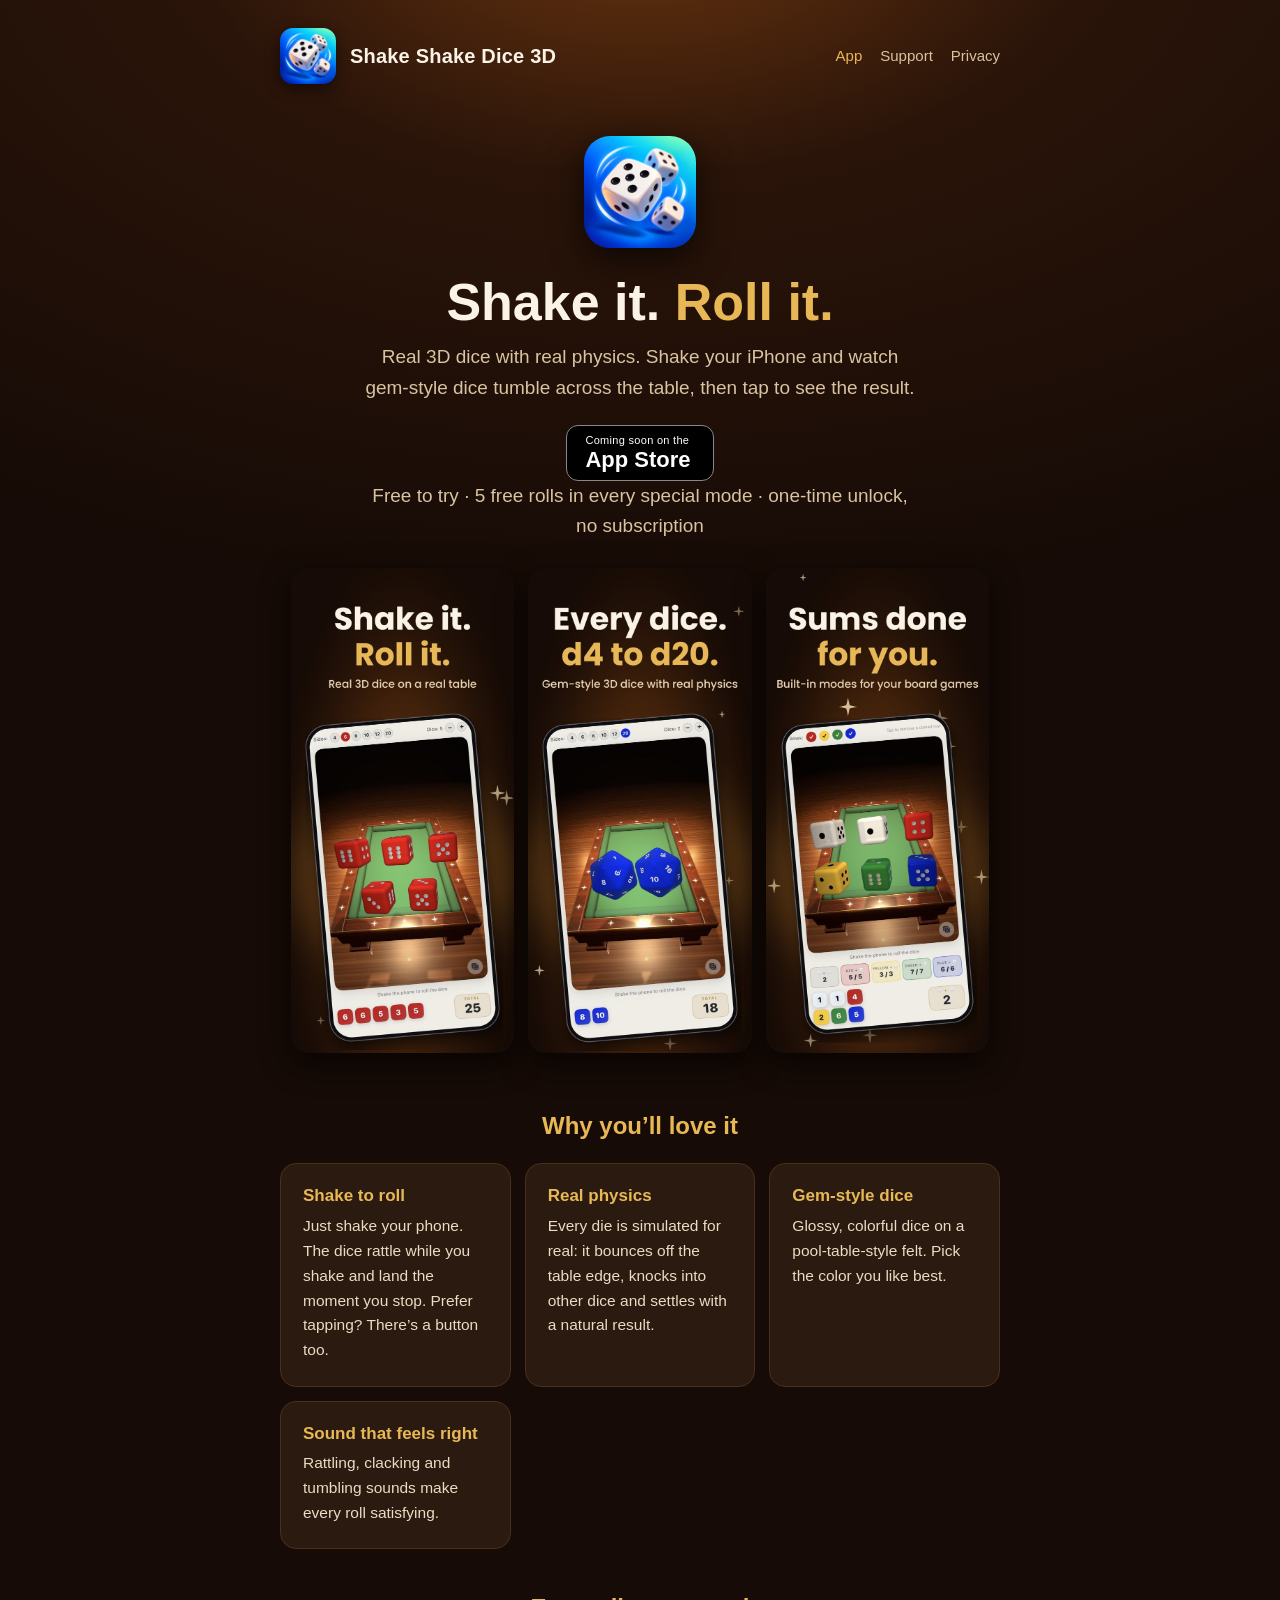
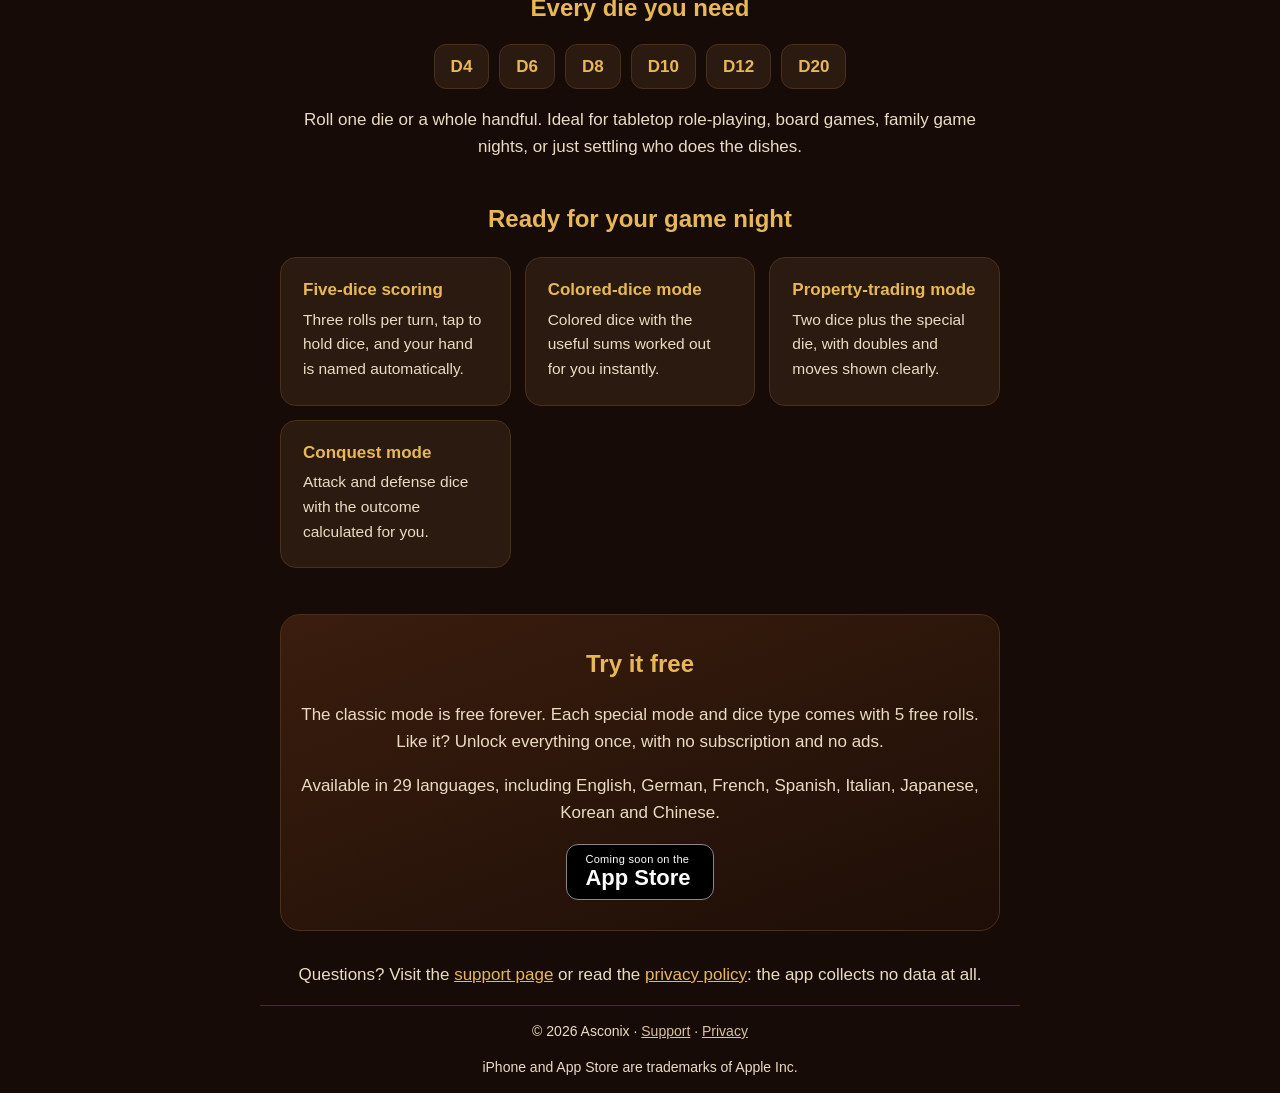
==== marketing.html @ db2e6736 "(feat) Added marketing page" ====
<!doctype html>
<html lang="en">
<head>
<meta charset="utf-8">
<meta name="viewport" content="width=device-width,initial-scale=1">
<title>Shake Shake Dice 3D – Roll real 3D dice on your iPhone</title>
<meta name="description" content="Shake your iPhone and watch gem-style 3D dice tumble across the table. Six dice types, realistic physics and sound, and ready-made modes for your favorite dice games. Free to try.">
<meta property="og:title" content="Shake Shake Dice 3D">
<meta property="og:description" content="Shake it. Roll it. Real 3D dice with real physics on your iPhone.">
<meta property="og:image" content="screen1.jpg">
<link rel="icon" href="icon.png">
<link rel="apple-touch-icon" href="apple-touch-icon.png">
<link rel="stylesheet" href="style.css">
</head>
<body>
<header class="site"><div class="wrap">
  <img src="icon.png" alt="Shake Shake Dice app icon" width="56" height="56">
  <b>Shake Shake Dice 3D</b>
  <nav><a href="marketing.html" aria-current="page">App</a><a href="index.html">Support</a><a href="privacy.html">Privacy</a></nav>
</div></header>

<main class="wrap">
  <section class="hero big">
    <img class="icon" src="icon.png" alt="Shake Shake Dice 3D icon" width="112" height="112">
    <h1>Shake it. <span>Roll it.</span></h1>
    <p>Real 3D dice with real physics. Shake your iPhone and watch gem-style dice tumble across the table, then tap to see the result.</p>
    <a class="badge" href="#" aria-disabled="true"><small>Coming soon on the</small><b>App Store</b></a>
    <p class="cta-note">Free to try · 5 free rolls in every special mode · one-time unlock, no subscription</p>
    <div class="shots large">
      <img src="screen1.jpg" alt="Five red dice on a green felt table" loading="lazy">
      <img src="screen2.jpg" alt="Two blue twenty-sided dice" loading="lazy">
      <img src="screen3.jpg" alt="Colored dice with the sums worked out" loading="lazy">
    </div>
  </section>

  <h2 class="center">Why you’ll love it</h2>
  <div class="grid">
    <div class="card"><h3>Shake to roll</h3><p>Just shake your phone. The dice rattle while you shake and land the moment you stop. Prefer tapping? There’s a button too.</p></div>
    <div class="card"><h3>Real physics</h3><p>Every die is simulated for real: it bounces off the table edge, knocks into other dice and settles with a natural result.</p></div>
    <div class="card"><h3>Gem-style dice</h3><p>Glossy, colorful dice on a pool-table-style felt. Pick the color you like best.</p></div>
    <div class="card"><h3>Sound that feels right</h3><p>Rattling, clacking and tumbling sounds make every roll satisfying.</p></div>
  </div>

  <h2 class="center">Every die you need</h2>
  <div class="dice"><span>D4</span><span>D6</span><span>D8</span><span>D10</span><span>D12</span><span>D20</span></div>
  <p class="center">Roll one die or a whole handful. Ideal for tabletop role-playing, board games, family game nights, or just settling who does the dishes.</p>

  <h2 class="center">Ready for your game night</h2>
  <div class="grid">
    <div class="card"><h3>Five-dice scoring</h3><p>Three rolls per turn, tap to hold dice, and your hand is named automatically.</p></div>
    <div class="card"><h3>Colored-dice mode</h3><p>Colored dice with the useful sums worked out for you instantly.</p></div>
    <div class="card"><h3>Property-trading mode</h3><p>Two dice plus the special die, with doubles and moves shown clearly.</p></div>
    <div class="card"><h3>Conquest mode</h3><p>Attack and defense dice with the outcome calculated for you.</p></div>
  </div>

  <div class="band">
    <h2>Try it free</h2>
    <p>The classic mode is free forever. Each special mode and dice type comes with 5 free rolls. Like it? Unlock everything once, with no subscription and no ads.</p>
    <p>Available in 29 languages, including English, German, French, Spanish, Italian, Japanese, Korean and Chinese.</p>
    <a class="badge" href="#" aria-disabled="true"><small>Coming soon on the</small><b>App Store</b></a>
  </div>

  <p class="center" style="margin-top:30px">Questions? Visit the <a href="index.html">support page</a> or read the <a href="privacy.html">privacy policy</a>: the app collects no data at all.</p>
</main>

<footer class="wrap">
  <p>© 2026 Asconix · <a href="index.html">Support</a> · <a href="privacy.html">Privacy</a></p>
  <p>iPhone and App Store are trademarks of Apple Inc.</p>
</footer>
</body>
</html>
---- style.css ----
:root{--bg:#160b06;--bg2:#2a1409;--card:#2a1a10;--ink:#faf3e6;--muted:#d9c3a0;--gold:#e8b856;--line:#4a2f1c}
*{box-sizing:border-box}
html{-webkit-text-size-adjust:100%}
body{margin:0;font:17px/1.6 -apple-system,BlinkMacSystemFont,"Segoe UI",Roboto,Helvetica,Arial,sans-serif;color:var(--ink);background:radial-gradient(1200px 700px at 50% -10%,#6b3510 0%,var(--bg2) 38%,var(--bg) 100%) fixed,var(--bg)}
a{color:var(--gold)}
.wrap{max-width:760px;margin:0 auto;padding:0 20px}
header.site{padding:28px 0 8px}
header.site .wrap{display:flex;align-items:center;gap:14px}
header.site img{width:56px;height:56px;border-radius:13px;box-shadow:0 4px 14px #0008}
header.site b{font-size:20px;letter-spacing:.2px}
nav{margin-left:auto;display:flex;gap:18px;font-size:15px}
nav a{text-decoration:none;color:var(--muted)}
nav a:hover,nav a[aria-current]{color:var(--gold)}
.hero{padding:34px 0 10px;text-align:center}
.hero h1{font-size:clamp(34px,7vw,52px);line-height:1.08;margin:0 0 12px}
.hero h1 span{color:var(--gold)}
.hero p{color:var(--muted);max-width:560px;margin:0 auto 22px;font-size:19px}
.shots{display:flex;gap:14px;justify-content:center;margin:26px 0 8px}
.shots img{width:31%;max-width:210px;height:auto;border-radius:18px;box-shadow:0 10px 30px #000a}
h2{font-size:24px;margin:40px 0 8px;color:var(--gold)}
h3{font-size:18px;margin:26px 0 4px}
p,li{color:#eadcc3}
ul{padding-left:22px}
.card{background:var(--card);border:1px solid var(--line);border-radius:16px;padding:18px 22px;margin:18px 0}
.card p{margin:.3em 0}
details{background:var(--card);border:1px solid var(--line);border-radius:14px;padding:12px 18px;margin:10px 0}
summary{cursor:pointer;font-weight:600;color:var(--ink)}
details p{margin:.6em 0 .2em}
.btn{display:inline-block;background:var(--gold);color:#2b1704;font-weight:700;text-decoration:none;padding:12px 22px;border-radius:999px}
footer{margin:56px 0 40px;padding-top:20px;border-top:1px solid var(--line);font-size:14px;color:var(--muted);text-align:center}
footer a{color:var(--muted)}
/* marketing page */
.hero.big{padding:44px 0 6px}
.hero .icon{width:112px;height:112px;border-radius:26px;box-shadow:0 10px 34px #000a;margin-bottom:18px}
.badge{display:inline-block;background:#000;color:#fff;text-decoration:none;border:1px solid #888;border-radius:12px;padding:8px 22px 8px 18px;line-height:1.15;text-align:left}
.badge small{display:block;font-size:11px;letter-spacing:.3px}
.badge b{font-size:22px}
.cta-note{font-size:14px;color:var(--muted);margin-top:10px}
.grid{display:grid;grid-template-columns:repeat(auto-fit,minmax(220px,1fr));gap:14px;margin:18px 0}
.grid .card{margin:0}
.grid h3{margin:0 0 4px;font-size:17px;color:var(--gold)}
.grid p{font-size:15.5px}
.dice{display:flex;flex-wrap:wrap;gap:10px;justify-content:center;margin:16px 0}
.dice span{background:var(--card);border:1px solid var(--line);border-radius:12px;padding:8px 16px;font-weight:700;color:var(--gold)}
.band{text-align:center;margin:46px 0 10px;padding:30px 20px;border:1px solid var(--line);border-radius:20px;background:linear-gradient(160deg,#3a1d0d,#1d0e07)}
.band h2{margin-top:0}
.center{text-align:center}
.shots.large img{max-width:230px}
@media(max-width:480px){header.site b{font-size:16px;line-height:1.2}header.site .wrap{gap:10px}nav{gap:12px;font-size:14px}}
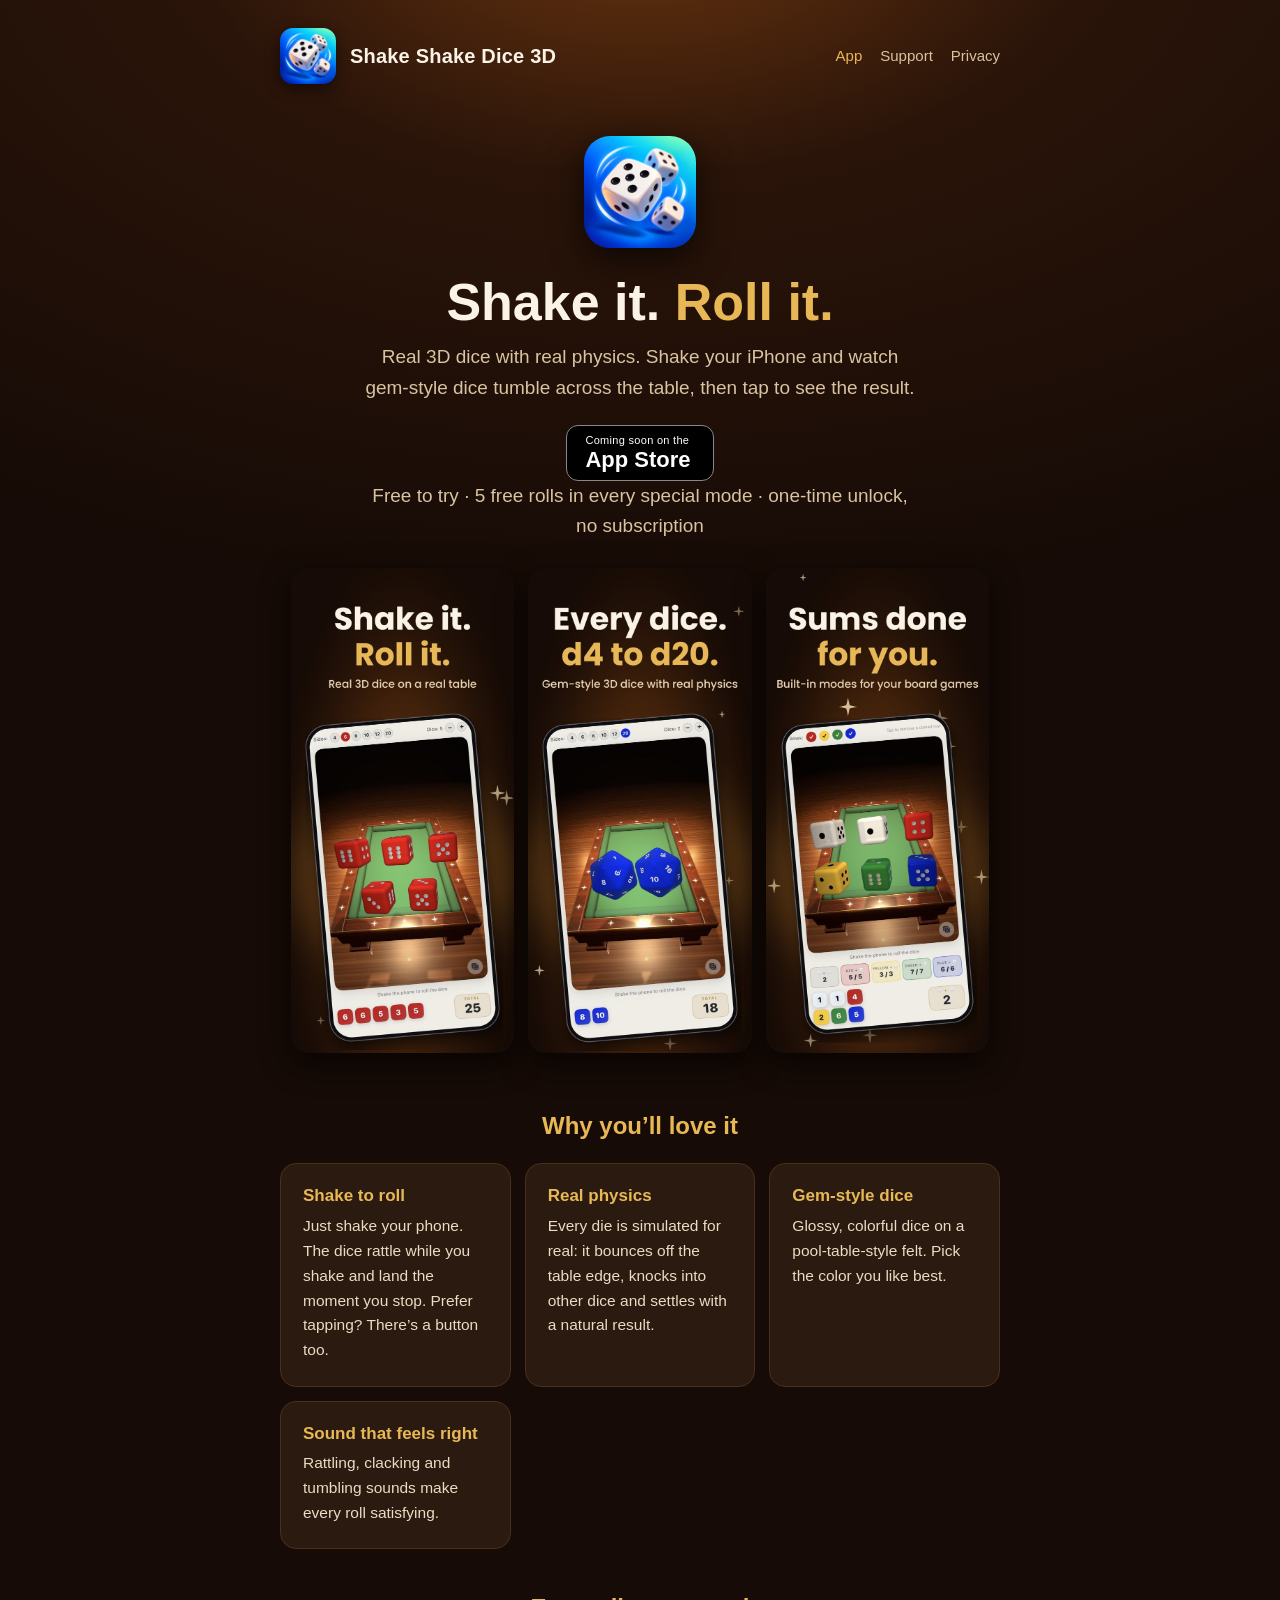
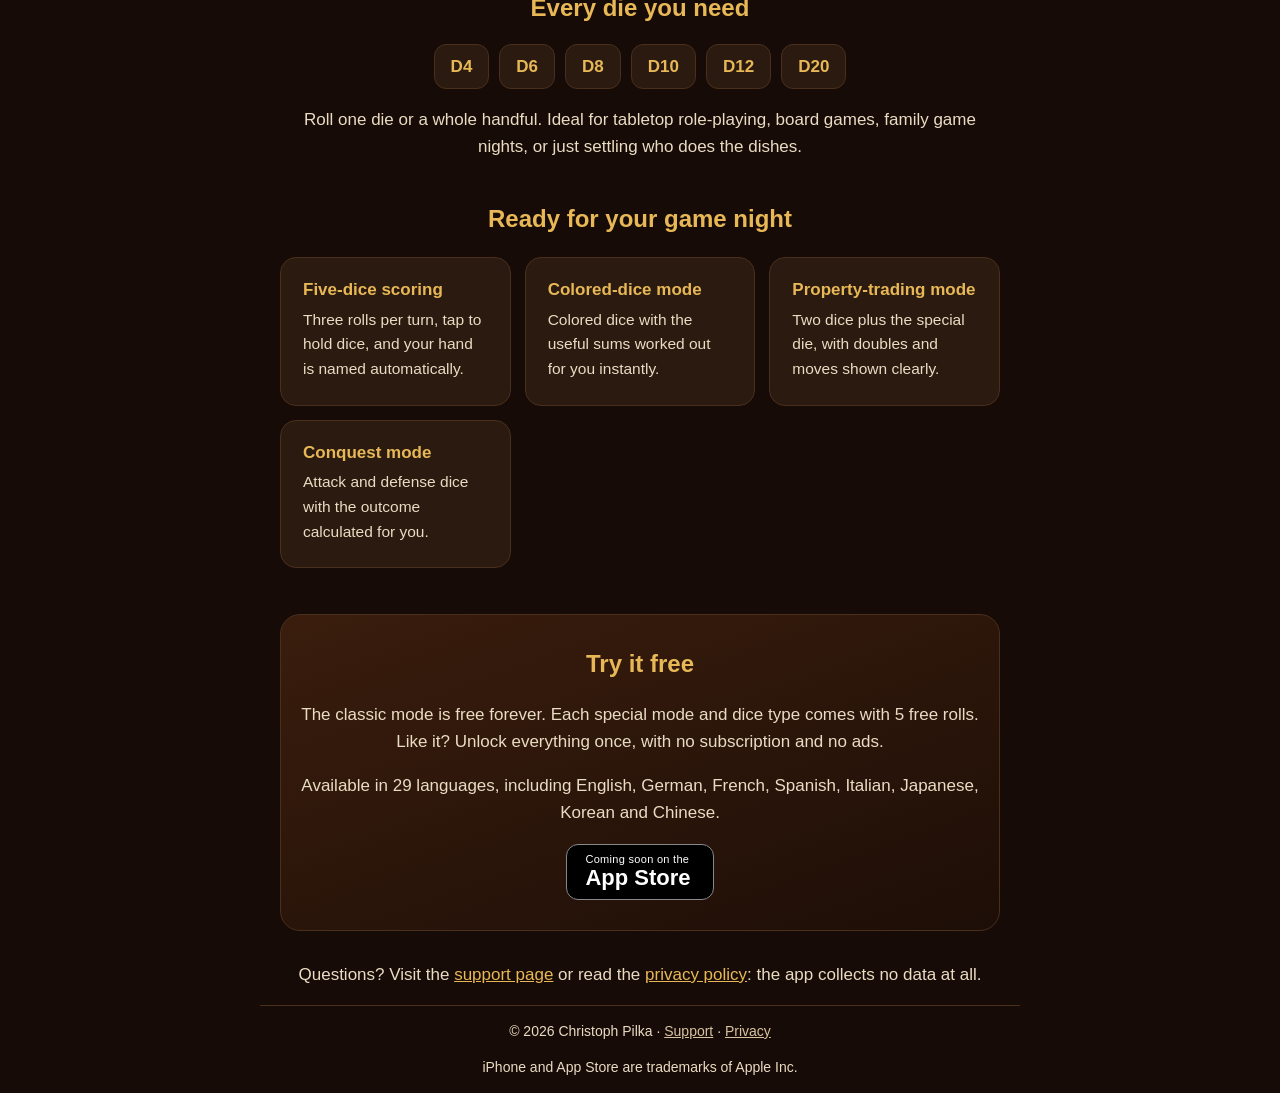
==== commit 6c86dc8e: "(fix) Removed any connection to Asconix" ====
--- a/marketing.html
+++ b/marketing.html
@@ -64,7 +64,7 @@
 </main>
 
 <footer class="wrap">
-  <p>© 2026 Asconix · <a href="index.html">Support</a> · <a href="privacy.html">Privacy</a></p>
+  <p>© 2026 Christoph Pilka · <a href="index.html">Support</a> · <a href="privacy.html">Privacy</a></p>
   <p>iPhone and App Store are trademarks of Apple Inc.</p>
 </footer>
 </body>
